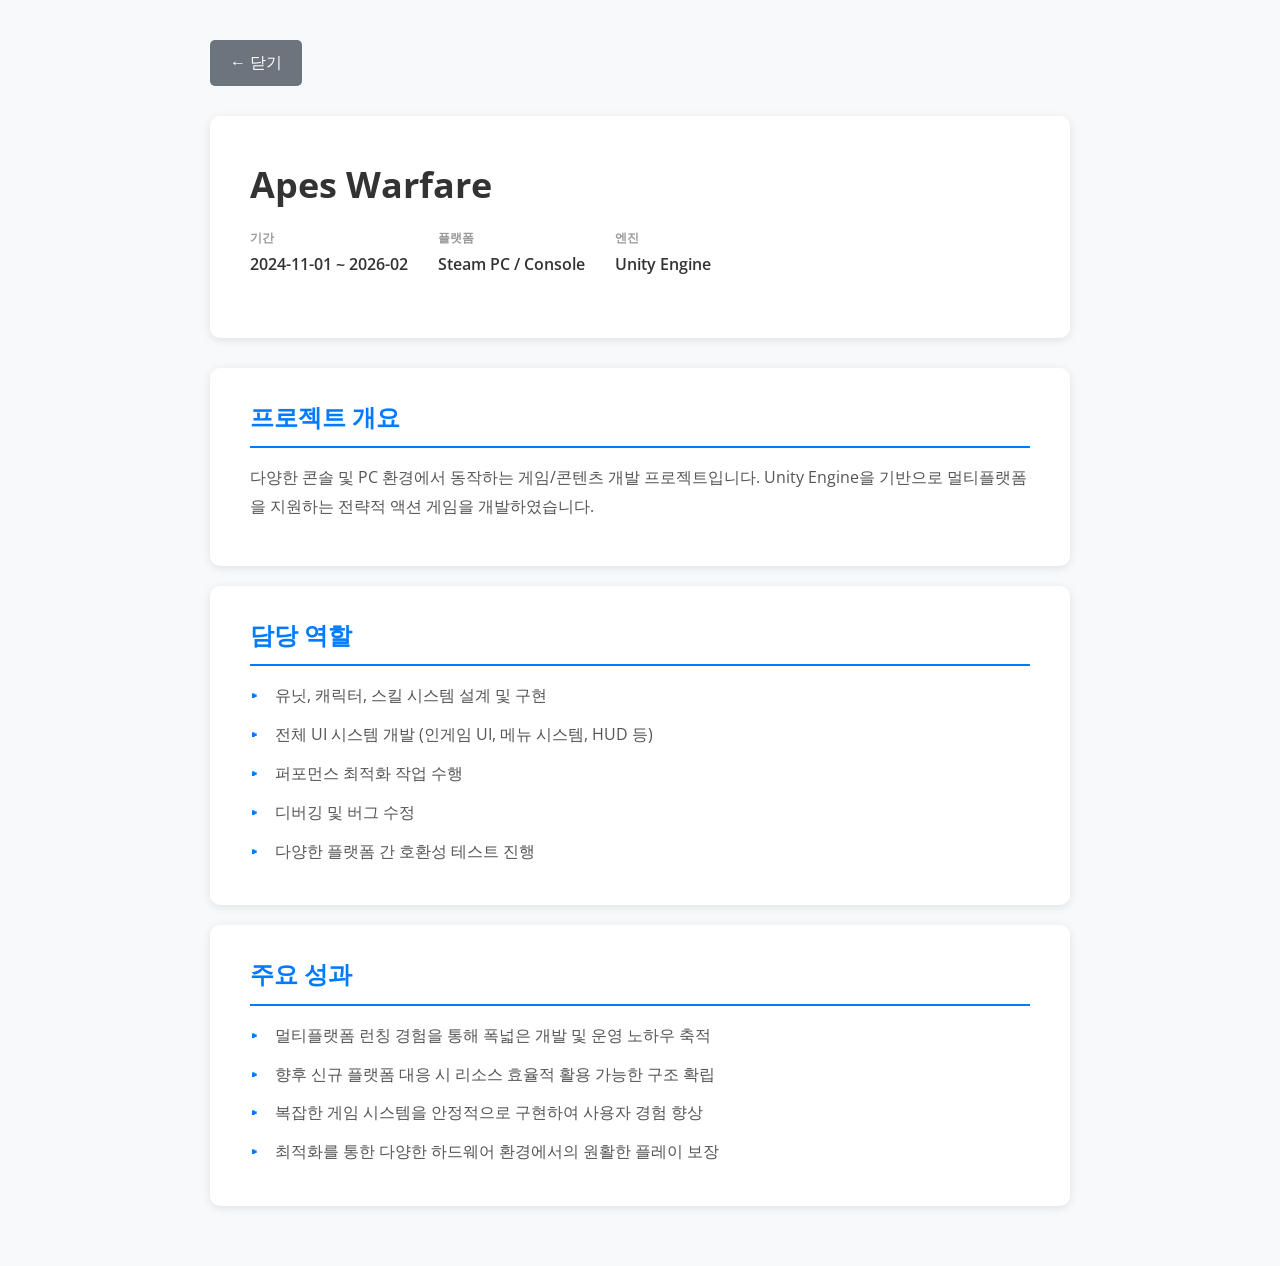
==== projects/apes-warfare.html @ b4e24482 "add project pages" ====
<!DOCTYPE html>
<html lang="ko">
<head>
  <meta charset="UTF-8">
  <meta name="viewport" content="width=device-width, initial-scale=1.0">
  <title>Apes Warfare - Project Detail</title>
  <link href="https://fonts.googleapis.com/css2?family=Open+Sans:wght@400;600;700&display=swap" rel="stylesheet">
  <style>
    * {
      margin: 0;
      padding: 0;
      box-sizing: border-box;
    }

    body {
      font-family: 'Open Sans', sans-serif;
      line-height: 1.6;
      color: #333;
      background: #f8f9fa;
    }

    .container {
      max-width: 900px;
      margin: 0 auto;
      padding: 40px 20px;
    }

    .back-btn {
      display: inline-block;
      padding: 10px 20px;
      background-color: #6c757d;
      color: #fff;
      text-decoration: none;
      border-radius: 5px;
      margin-bottom: 30px;
      transition: background-color 0.3s ease;
    }

    .back-btn:hover {
      background-color: #5a6268;
    }

    .project-header {
      background: #fff;
      padding: 40px;
      border-radius: 10px;
      box-shadow: 0 2px 10px rgba(0, 0, 0, 0.1);
      margin-bottom: 30px;
    }

    .project-header h1 {
      font-size: 36px;
      color: #333;
      margin-bottom: 15px;
    }

    .project-meta {
      display: flex;
      gap: 30px;
      margin-bottom: 20px;
      flex-wrap: wrap;
    }

    .meta-item {
      display: flex;
      flex-direction: column;
    }

    .meta-label {
      font-size: 12px;
      color: #999;
      text-transform: uppercase;
      font-weight: 600;
      margin-bottom: 5px;
    }

    .meta-value {
      font-size: 16px;
      color: #333;
      font-weight: 600;
    }

    .project-section {
      background: #fff;
      padding: 30px 40px;
      border-radius: 10px;
      box-shadow: 0 2px 10px rgba(0, 0, 0, 0.1);
      margin-bottom: 20px;
    }

    .project-section h2 {
      font-size: 24px;
      color: #007BFF;
      margin-bottom: 15px;
      padding-bottom: 10px;
      border-bottom: 2px solid #007BFF;
    }

    .project-section p {
      font-size: 16px;
      line-height: 1.8;
      color: #555;
      margin-bottom: 15px;
    }

    .project-section ul {
      list-style: none;
      padding-left: 0;
    }

    .project-section ul li {
      font-size: 16px;
      line-height: 1.8;
      color: #555;
      margin-bottom: 10px;
      padding-left: 25px;
      position: relative;
    }

    .project-section ul li:before {
      content: "▸";
      position: absolute;
      left: 0;
      color: #007BFF;
      font-weight: bold;
    }

    @media (max-width: 768px) {
      .container {
        padding: 20px 15px;
      }

      .project-header {
        padding: 25px 20px;
      }

      .project-header h1 {
        font-size: 28px;
      }

      .project-section {
        padding: 20px 25px;
      }

      .project-section h2 {
        font-size: 20px;
      }

      .project-meta {
        gap: 20px;
      }
    }
  </style>
</head>
<body>
  <div class="container">
    <a href="javascript:window.close();" class="back-btn">← 닫기</a>
    
    <div class="project-header">
      <h1>Apes Warfare</h1>
      <div class="project-meta">
        <div class="meta-item">
          <span class="meta-label">기간</span>
          <span class="meta-value">2024-11-01 ~ 2026-02</span>
        </div>
        <div class="meta-item">
          <span class="meta-label">플랫폼</span>
          <span class="meta-value">Steam PC / Console</span>
        </div>
        <div class="meta-item">
          <span class="meta-label">엔진</span>
          <span class="meta-value">Unity Engine</span>
        </div>
      </div>
    </div>

    <div class="project-section">
      <h2>프로젝트 개요</h2>
      <p>다양한 콘솔 및 PC 환경에서 동작하는 게임/콘텐츠 개발 프로젝트입니다. Unity Engine을 기반으로 멀티플랫폼을 지원하는 전략적 액션 게임을 개발하였습니다.</p>
    </div>

    <div class="project-section">
      <h2>담당 역할</h2>
      <ul>
        <li>유닛, 캐릭터, 스킬 시스템 설계 및 구현</li>
        <li>전체 UI 시스템 개발 (인게임 UI, 메뉴 시스템, HUD 등)</li>
        <li>퍼포먼스 최적화 작업 수행</li>
        <li>디버깅 및 버그 수정</li>
        <li>다양한 플랫폼 간 호환성 테스트 진행</li>
      </ul>
    </div>

    <div class="project-section">
      <h2>주요 성과</h2>
      <ul>
        <li>멀티플랫폼 런칭 경험을 통해 폭넓은 개발 및 운영 노하우 축적</li>
        <li>향후 신규 플랫폼 대응 시 리소스 효율적 활용 가능한 구조 확립</li>
        <li>복잡한 게임 시스템을 안정적으로 구현하여 사용자 경험 향상</li>
        <li>최적화를 통한 다양한 하드웨어 환경에서의 원활한 플레이 보장</li>
      </ul>
    </div>
  </div>
</body>
</html>
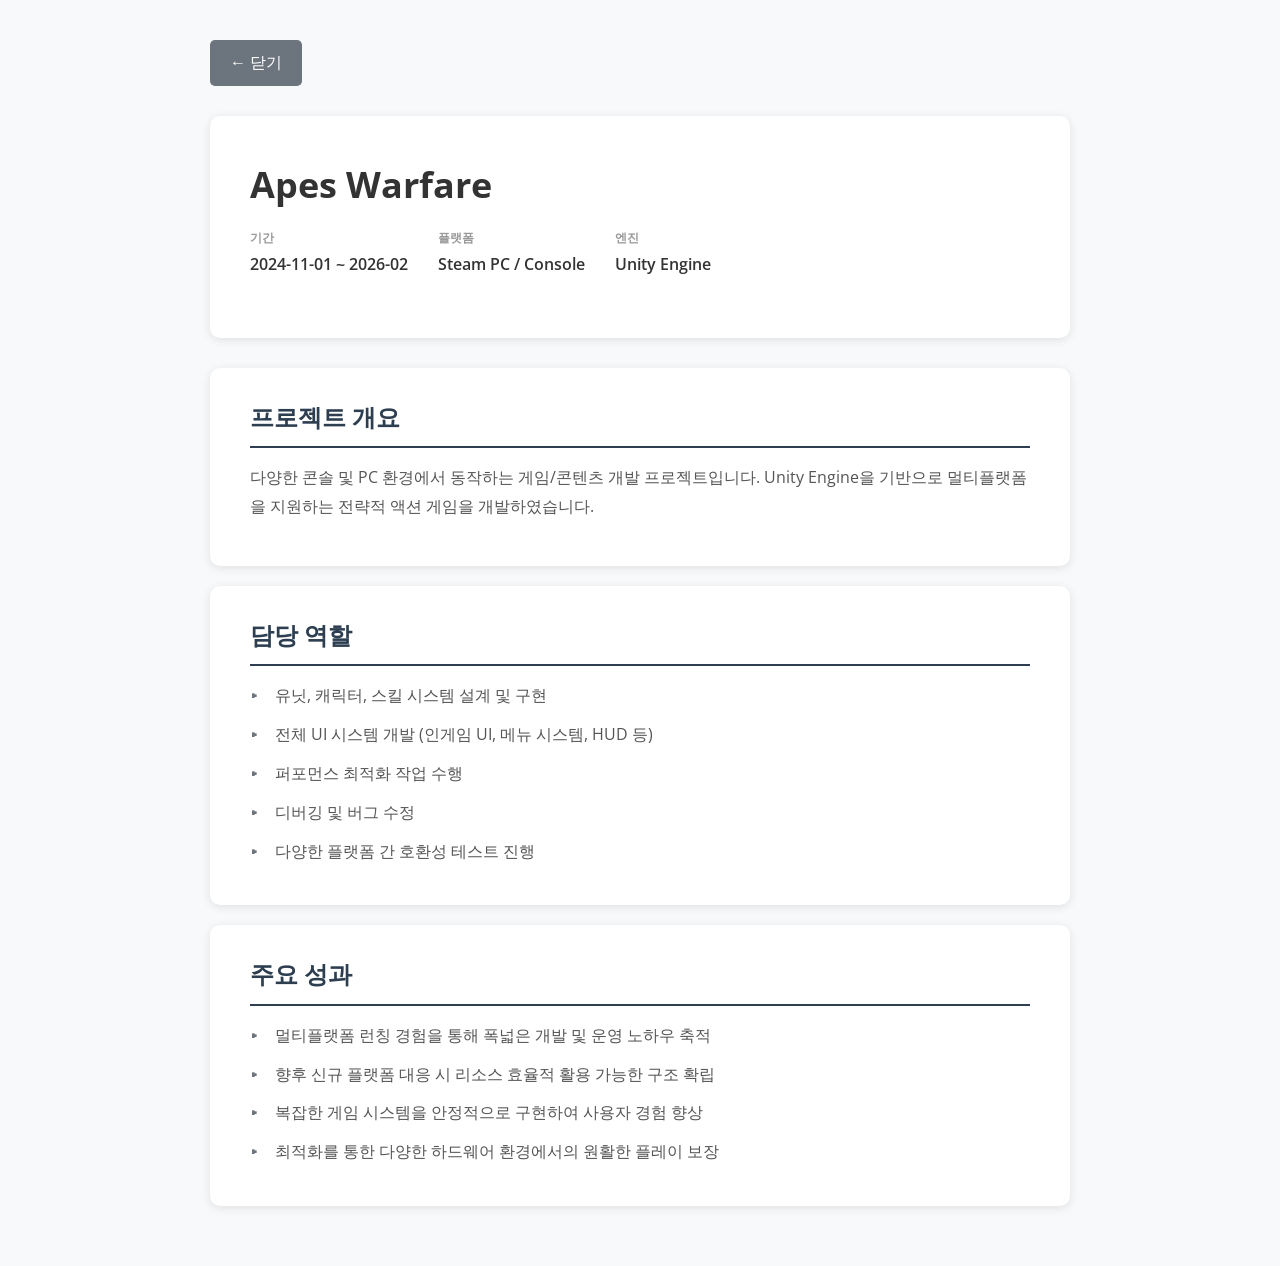
==== commit 79699ad1: "Update apes-warfare.html" ====
--- a/projects/apes-warfare.html
+++ b/projects/apes-warfare.html
@@ -90,10 +90,10 @@
 
     .project-section h2 {
       font-size: 24px;
-      color: #007BFF;
+      color: #2c3e50;
       margin-bottom: 15px;
       padding-bottom: 10px;
-      border-bottom: 2px solid #007BFF;
+      border-bottom: 2px solid #2c3e50;
     }
 
     .project-section p {
@@ -121,7 +121,7 @@
       content: "▸";
       position: absolute;
       left: 0;
-      color: #007BFF;
+      color: #6c757d;
       font-weight: bold;
     }
 
